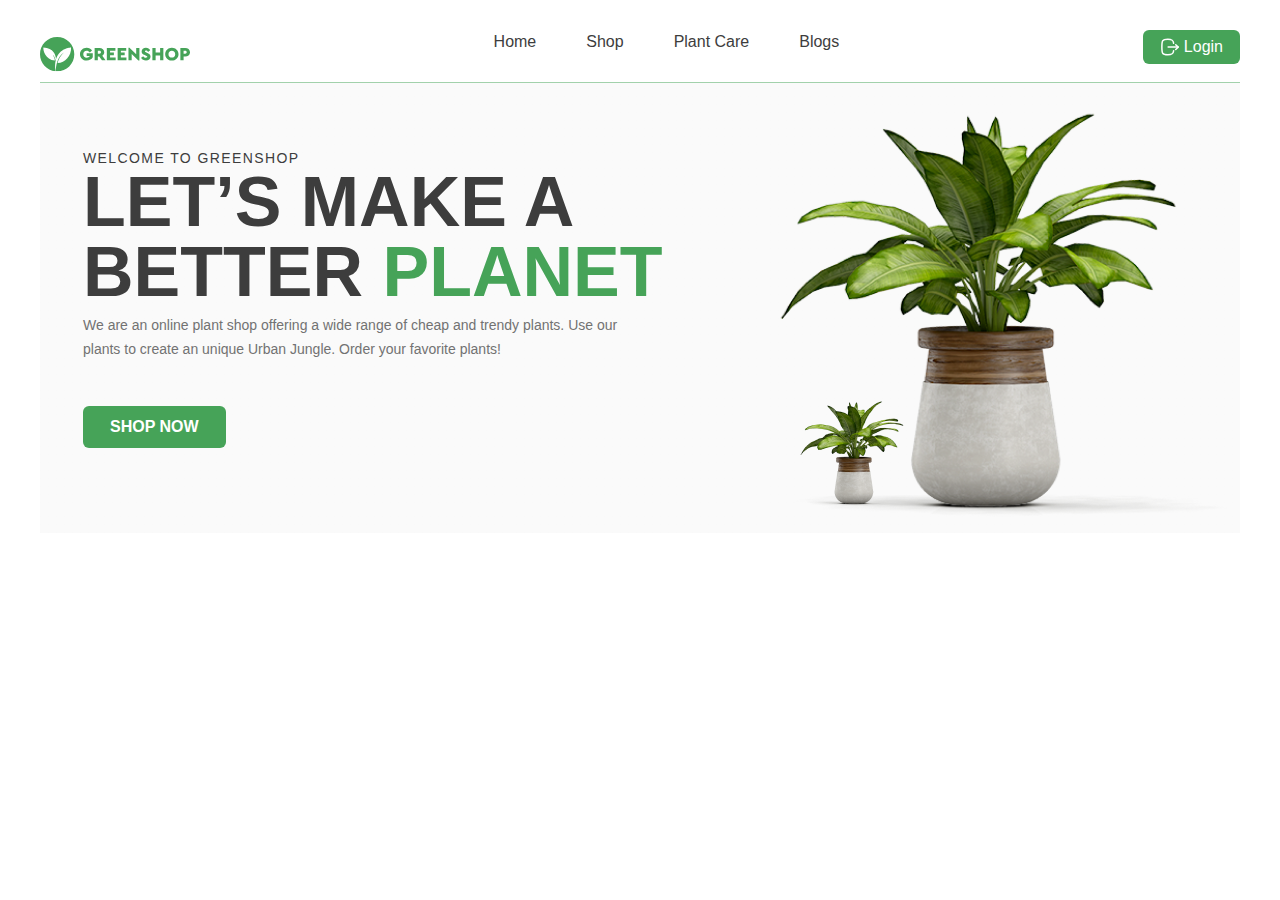
==== index.html @ 6f553dd2 "new" ====
<!doctype html>
<html lang="en">
<head>
    <meta charset="UTF-8">
    <meta name="viewport"
          content="width=device-width, user-scalable=no, initial-scale=1.0, maximum-scale=1.0, minimum-scale=1.0">
    <meta http-equiv="X-UA-Compatible" content="ie=edge">
    <title>Document</title>
    <link rel="stylesheet" href="css/normalize.css">
    <link rel="stylesheet" href="css/reset.css">
    <link rel="stylesheet" href="css/styles.css">
</head>
<body>

<header>
    <div class="container">
        <a href="#">
            <img src="images/Logo.svg" alt="logo">
        </a>
        <nav>
            <ul>
                <li>
                    <a href="#">Home</a>
                </li>
                <li>
                    <a href="#">Shop</a>
                </li>
                <li>
                    <a href="#">Plant Care</a>
                </li>
                <li>
                    <a href="#">Blogs</a>
                </li>
            </ul>
        </nav>
        <a href="#" class="login">Login</a>
    </div>
</header>

<main>
    <div class="container">
        <article>
            <h3>Welcome to GreenShop</h3>
            <h1>Let’s Make a Better <span>Planet<span></h1>
            <p>We are an online plant shop offering a wide range of cheap and trendy plants. Use our plants to create an
                unique Urban Jungle. Order your favorite plants!</p>
            <button class="ShopNow">SHOP NOW</button>
        </article>
        <img src="images/Group%203.png" alt="MainImage">
    </div>
</main>
</body>
</html>
---- css/styles.css ----
*{
    box-sizing: border-box;
    margin: 0;
    padding: 0;
}
a{
    display: inline-block;
}
.title{
    text-align: center;
    margin-bottom: 40px;
    font-family: sans-serif;
}
.form{
    max-width: 500px;
    padding: 52px 100px 50px 100px;
    margin: auto
}
.title2{
    color: #46a358;
}
.paragraph{
    margin-bottom: 14px;
    font-family: sans-serif;
}
.inputs{
    width: 300px;
    height: 40px;
    margin-bottom: 16px;
    padding: 0px 0px 0px 12px;
}
.button{
    background-color: #46a358;
    width: 300px;
    height: 45px;
    margin-bottom: 36px;
    margin-top: 41px;
    color: white;
    font-family: sans-serif;
}
.paragraph2{
    text-align: center;
    font-family: sans-serif;
    margin-bottom: 27px
}

.Link{
    display: block;
    border: 1px solid black;
    text-align: center;
    font-family: sans-serif;
    padding:10px 0;
    margin-bottom: 15px;
    text-decoration: none;
}

header{
    padding-top: 30px;
}

.container{
    max-width: 1200px;
    margin: auto;
}

header .container{
    display: flex;
    align-items: center;
    justify-content: space-between;
    border-bottom: 1px solid rgba(70, 163, 88, 0.5);

}

header nav ul{
    display: flex;
    gap: 50px;
}

header nav a{
    font-family: "Cera Pro", sans-serif;
    font-weight: 400;
    font-size: 16px;
    color: #3d3d3d;
    text-decoration: none;
}
header.logo{
    margin-bottom: 18px;
}

header .login{
    font-family: "Cera Pro", sans-serif;
    font-weight: 500;
    font-size: 16px;
    color: #fff;
    padding: 7px 17px;
    background: #46a358;
    border-radius: 6px;
    text-decoration: none;
    display: flex;
    align-items: center;
    transition: 0.5s;
    margin-bottom: 18px;
}
header .login:hover{
    background-color: green;
}

header .login:before{
    content:"";
    display: inline-block;
    width: 20px;
    height: 20px;
    background-image: url("../images/Logout.svg");
    margin-right: 4px;
}

header nav li:after{
    display: block;
    width: 0;
    content: "";
    background-color: #46a358;
    height: 3px;
    margin-top: 25px;
    transition: 0.4s;
}

header nav li:hover:after{
    width: 100%;
}
main{
    max-width: 1200px;
    margin: auto;
}
main .container{
    display: flex;
    background: linear-gradient(135deg, rgba(245, 245, 245, 0.5) 0%, rgba(245, 245, 245, 0.5) 100%);

}

main article{
    margin-top: 68px;
    margin-left: 43px;
}

main article h3{
    font-family: "Cera Pro", sans-serif;
    font-weight: 500;
    font-size: 14px;
    line-height: 114%;
    letter-spacing: 0.1em;
    text-transform: uppercase;
    color: #3d3d3d;
    margin-right: 93px;

}

main article h1{
    font-family: "Cera Pro", sans-serif;
    font-weight: 900;
    font-size: 70px;
    line-height: 100%;
    text-transform: uppercase;
    color: #3d3d3d;
    margin-bottom: 7px;
}

main article span{
    color: #46a358;
    margin-bottom: 5px;
}

main article p{

    font-family: "Cera Pro", sans-serif;
    font-size: 14px;
    line-height: 171%;
    color: #727272;
    margin-bottom: 44px;
    margin-right: 93px;

}
.ShopNow{
    font-family: "Cera Pro", sans-serif;
    font-weight: 700;
    font-size: 16px;
    line-height: 125%;
    text-transform: uppercase;
    color: #fff;
    border-radius: 6px;
    padding: 11px 27px;
    text-align: center;
    background: #46a358;
    border: none;

}
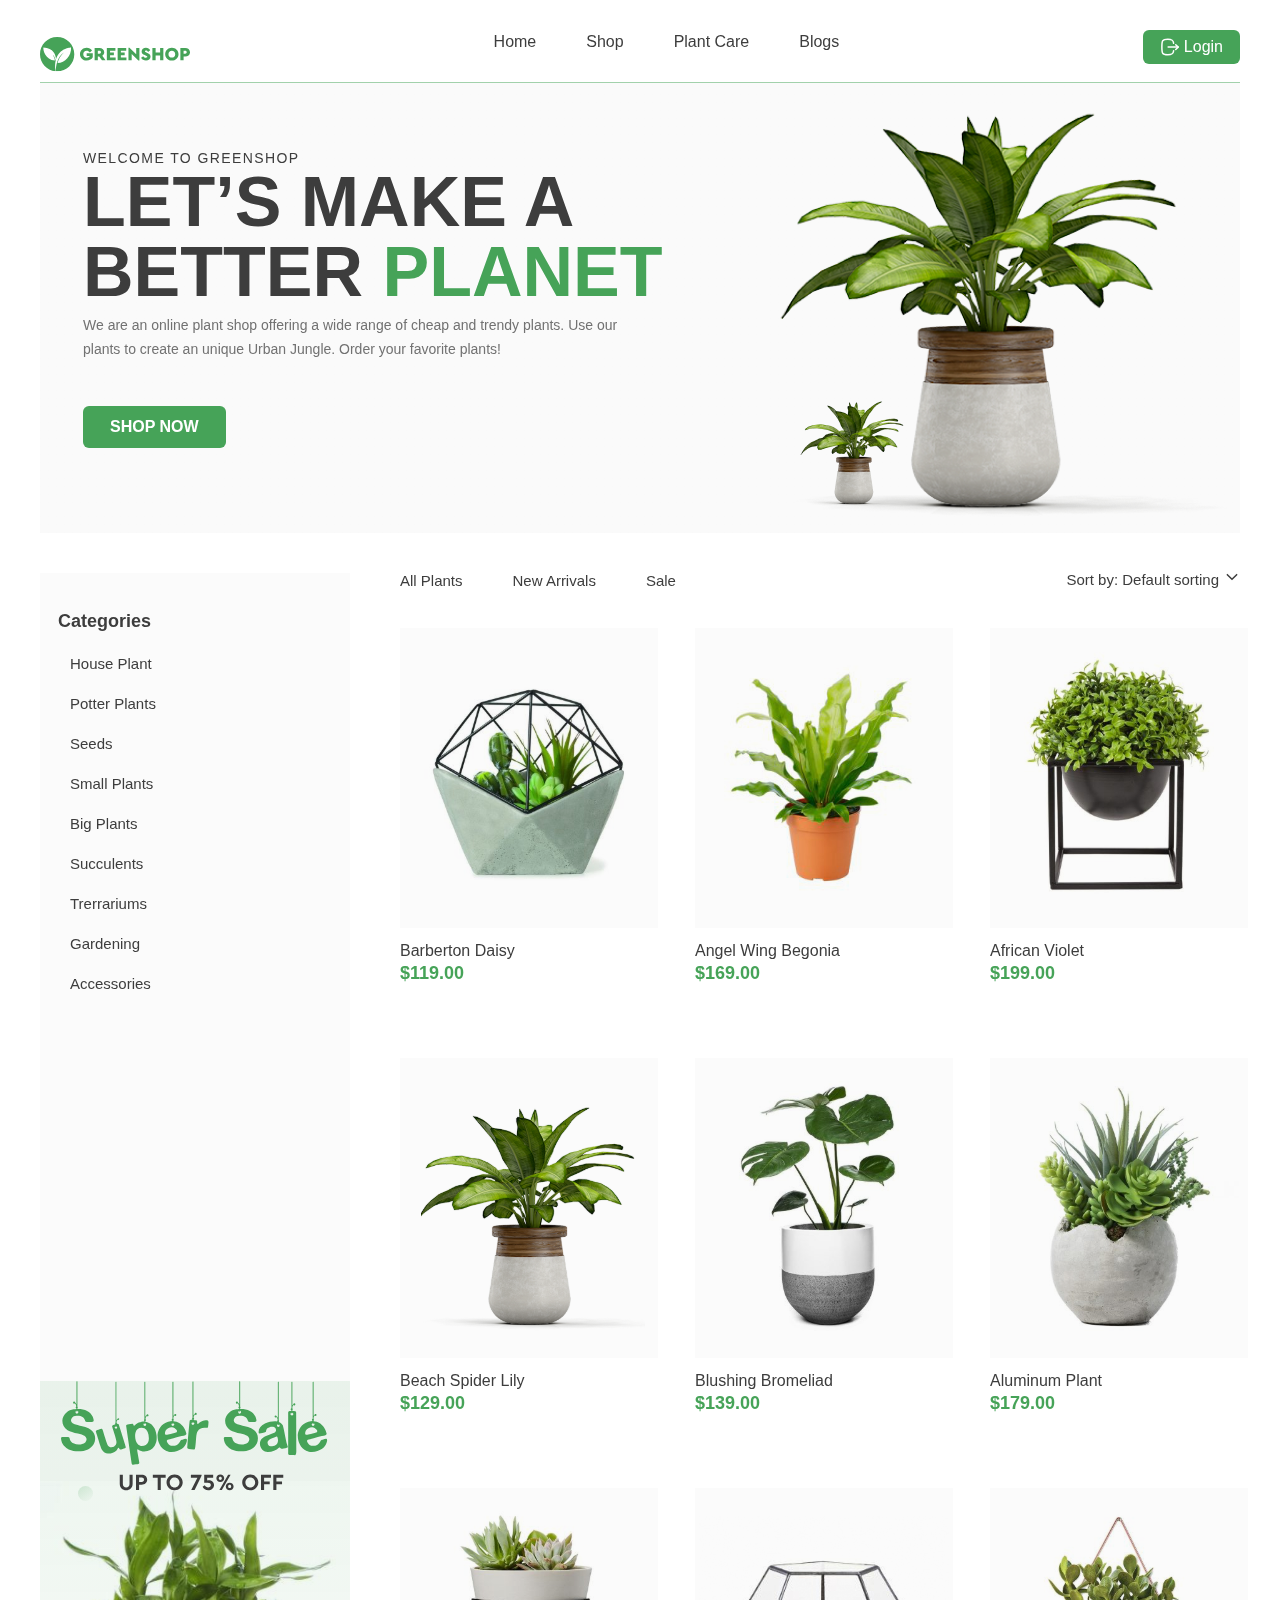
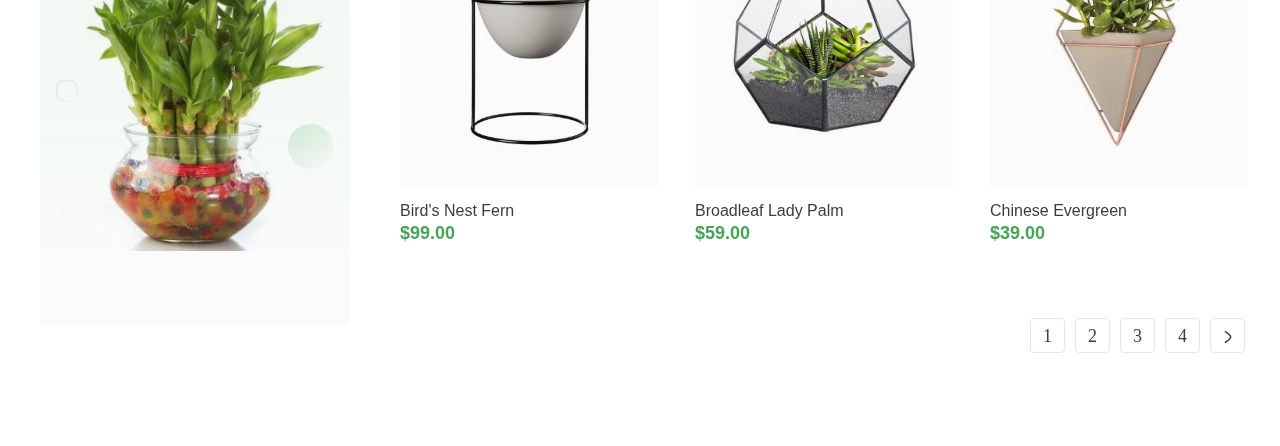
==== commit cfd4a0be: "new" ====
--- a/index.html
+++ b/index.html
@@ -38,16 +38,112 @@
 </header>
 
 <main>
-    <div class="container">
-        <article>
-            <h3>Welcome to GreenShop</h3>
-            <h1>Let’s Make a Better <span>Planet<span></h1>
-            <p>We are an online plant shop offering a wide range of cheap and trendy plants. Use our plants to create an
-                unique Urban Jungle. Order your favorite plants!</p>
-            <button class="ShopNow">SHOP NOW</button>
-        </article>
-        <img src="images/Group%203.png" alt="MainImage">
-    </div>
+    <section class="banner">
+        <div class="container">
+            <article>
+                <h3>Welcome to GreenShop</h3>
+                <h1>Let’s Make a Better <span>Planet</span></h1>
+                <p>We are an online plant shop offering a wide range of cheap and trendy plants. Use our plants to
+                    create an
+                    unique Urban Jungle. Order your favorite plants!</p>
+                <a href="#" class="ShopNow">SHOP NOW</a>
+            </article>
+            <img src="images/Group%203.png" alt="MainImage">
+        </div>
+    </section>
+
+
+    <section class="products">
+        <div class="container">
+            <div class="left_side">
+                <h4>Categories</h4>
+                <ul>
+                    <li><a href="#"> House Plant</a></li>
+                    <li><a href="#">Potter Plants</a></li>
+                    <li><a href="#">Seeds</a></li>
+                    <li><a href="#">Small Plants</a></li>
+                    <li><a href="#">Big Plants</a></li>
+                    <li><a href="#">Succulents</a></li>
+                    <li><a href="#">Trerrariums</a></li>
+                    <li><a href="#">Gardening</a></li>
+                    <li><a href="#">Accessories</a></li>
+                </ul>
+                <img src="images/Super%20Sale.svg" alt="SuperSale">
+            </div>
+            <div class="right_side">
+                <div class="products_sort">
+                    <ul>
+                        <li><a href="#">All Plants</a></li>
+                        <li><a href="#">New Arrivals</a></li>
+                        <li><a href="#">Sale</a></li>
+                    </ul>
+
+                    <a href="#" class="Sort_by"> Sort by: Default sorting</a>
+                </div>
+
+                <div class="main_product_items">
+                    <article>
+                        <a href="#"> <img src="images/item1.svg" alt="cardproduct1" ></a>
+                        <a href="#" class="Link-item"> Barberton Daisy</a>
+                        <p>$119.00</p>
+                    </article>
+
+                    <article>
+                        <a href="#"> <img src="images/item2.svg" alt="cardproduct2"> </a>
+                        <a href="#" class="Link-item"> Angel Wing Begonia</a>
+                        <p>$169.00</p>
+                    </article>
+                    <article>
+                        <a href="#"> <img src="images/item3.svg" alt="cardproduct3"> </a>
+                        <a href="#" class="Link-item"> African Violet</a>
+                        <p>$199.00</p>
+                    </article>
+                    <article>
+                        <a href="#"> <img src="images/item.svg" alt="cardproduct4"> </a>
+                        <a href="#" class="Link-item"> Beach Spider Lily</a>
+                        <p>$129.00</p>
+                    </article>
+                    <article>
+                        <a href="#"> <img src="images/item5.svg" alt="cardproduct5"> </a>
+                        <a href="#" class="Link-item"> Blushing Bromeliad</a>
+                        <p>$139.00</p>
+                    </article>
+                    <article>
+                        <a href="#"> <img src="images/item6.svg" alt="cardproduct6"> </a>
+                        <a href="#" class="Link-item"> Aluminum Plant</a>
+                        <p>$179.00</p>
+                    </article>
+                    <article>
+                        <a href="#"> <img src="images/item7.svg" alt="cardproduct7"> </a>
+                        <a href="#" class="Link-item"> Bird's Nest Fern</a>
+                        <p>$99.00</p>
+                    </article>
+                    <article>
+                        <a href="#"> <img src="images/item8.svg" alt="cardproduct8"> </a>
+                        <a href="#" class="Link-item"> Broadleaf Lady Palm</a>
+                        <p>$59.00</p>
+                    </article>
+                    <article>
+                        <a href="#"> <img src="images/item9.svg" alt="cardproduct9"> </a>
+                        <a href="#" class="Link-item"> Chinese Evergreen</a>
+                        <p>$39.00</p>
+                    </article>
+
+                    <div class="numbers_list">
+                        <ul>
+                            <li><a href="#">1</a></li>
+                            <li><a href="#">2</a></li>
+                            <li><a href="#">3</a></li>
+                            <li><a href="#">4</a></li>
+                            <li><a href="#"><img src="images/Arrow%20-%20Right%202.png" alt="ArrowRight"></a></li>
+                        </ul>
+                    </div>
+
+
+                </div>
+            </div>
+        </div>
+    </section>
 </main>
 </body>
 </html>--- a/css/styles.css
+++ b/css/styles.css
@@ -131,13 +131,13 @@
     max-width: 1200px;
     margin: auto;
 }
-main .container{
+main .banner .container{
     display: flex;
     background: linear-gradient(135deg, rgba(245, 245, 245, 0.5) 0%, rgba(245, 245, 245, 0.5) 100%);
 
 }
 
-main article{
+main .banner article{
     margin-top: 68px;
     margin-left: 43px;
 }
@@ -190,6 +190,172 @@
     padding: 11px 27px;
     text-align: center;
     background: #46a358;
-    border: none;
-
-}
+    text-decoration: none;
+}
+.MainImage{
+    background: linear-gradient(135deg, rgba(245, 245, 245, 0.5) 0%, rgba(245, 245, 245, 0.5) 100%);
+}
+
+.products .container{
+    display: flex;
+    justify-content: space-between;
+
+}
+
+.left_side{
+    max-width: 310px;
+    margin-bottom: 120px;
+    margin-top: 40px;
+    background: #fbfbfb;
+}
+.left_side h4{
+    font-family: "Cera Pro", sans-serif;
+    font-weight: 700;
+    font-size: 18px;
+    line-height: 89%;
+    color: #3d3d3d;
+    margin-top: 40px;
+    margin-left: 18px;
+
+}
+
+.products .left_side ul {
+    margin-left: 30px;
+    margin-bottom: 377px;
+    margin-top: 15px;
+}
+
+.products .left_side li a{
+    font-family: "Cera Pro", sans-serif;
+    font-size: 15px;
+    line-height: 267%;
+    font-weight: 400;
+    color: #3d3d3d;
+    text-decoration: none;
+    transition: 0.2s;
+}
+.products .left_side li a:hover{
+    color: #46a358;
+    font-weight: 700;
+}
+
+.right_side{
+    max-width: 840px;
+}
+
+.products .products_sort{
+    display: flex;
+    justify-content: space-between;
+
+}
+
+.products .products_sort ul{
+    display: flex;
+    gap: 50px;
+}
+.products .products_sort li a {
+    margin-top: 40px;
+    font-family: "Cera Pro", sans-serif;
+    font-weight: 400;
+    font-size: 15px;
+    line-height: 107%;
+    color: #3d3d3d;
+    text-decoration: none;
+    transition: 0.2s;
+}
+.products .products_sort li a:hover {
+    font-weight: 700;
+    color: #46a358;
+
+}
+.products .products_sort li a:after{
+    display: block;
+    width: 0;
+    content: "";
+    background-color: #46a358;
+    height: 3px;
+    margin-top: 5px;
+    transition: 0.4s;
+}
+.products .products_sort li a:hover:after{
+    width: 100%;
+}
+
+.products_sort .Sort_by{
+    font-family: "Cera Pro", sans-serif;
+    font-weight: 400;
+    margin-top: 36px;
+    font-size: 15px;
+    line-height: 107%;
+    color: #3d3d3d;
+    text-decoration: none;
+}
+.products_sort .Sort_by:after {
+    content:"";
+    display: inline-block;
+    width: 16px;
+    height: 16px;
+    background-image: url("../images/Arrow - Down 2.svg");
+    margin-left: 5px;
+}
+
+.products .main_product_items{
+    display: flex;
+    justify-content: space-between;
+    flex-wrap: wrap;
+    gap: 33px;
+    margin-top: 31px;
+    margin-bottom: 90px;
+}
+
+.main_product_items article {
+    max-width: 250px;
+}
+
+.main_product_items article .Link-item{
+    margin-top: 12px;
+    text-decoration: none;
+    font-family: "Cera Pro", sans-serif;
+    font-weight: 400;
+    font-size: 16px;
+    line-height: 100%;
+    color: #3d3d3d;
+    mix-blend-mode: multiply;
+}
+
+.main_product_items article p{
+    font-family: "Cera Pro", sans-serif;
+    font-weight: 700;
+    font-size: 18px;
+    line-height: 89%;
+    color: #46a358;
+    margin-top: 6px;
+}
+
+.numbers_list ul{
+   display: flex;
+    justify-content: space-between;
+    gap: 10px;
+    margin-left: 630px;
+}
+
+.numbers_list ul li a{
+    text-decoration: none;
+    font-weight: 300;
+    font-size: 18px;
+    line-height: 89%;
+    color: #3d3d3d;
+    border: 1px solid #e5e5e5;
+    text-align: center;
+    transition: 0.2s;
+    padding: 9px 8px;
+    border-radius: 4px;
+    width: 35px;
+    height: 35px;
+    overflow: hidden;
+}
+.numbers_list ul li a:focus{
+    content: "";
+    color: white;
+    background-color: #46a358;
+}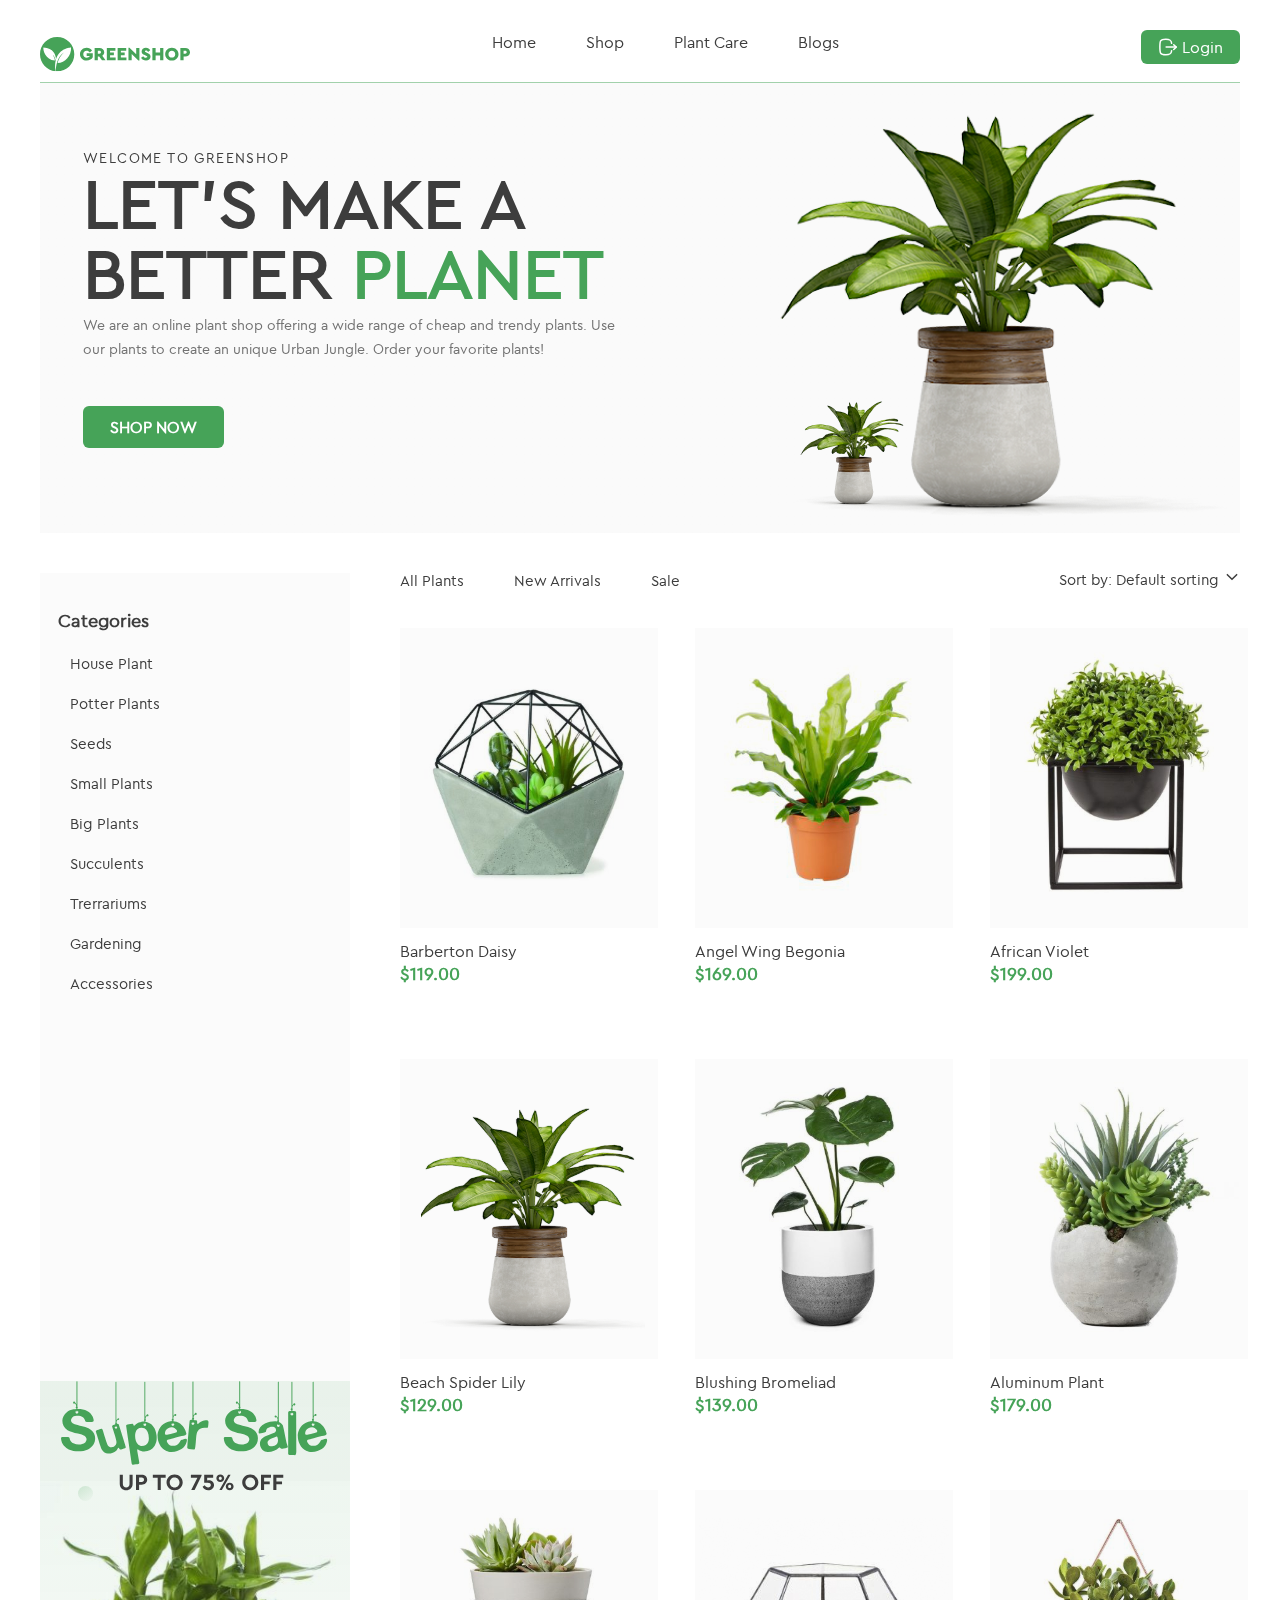
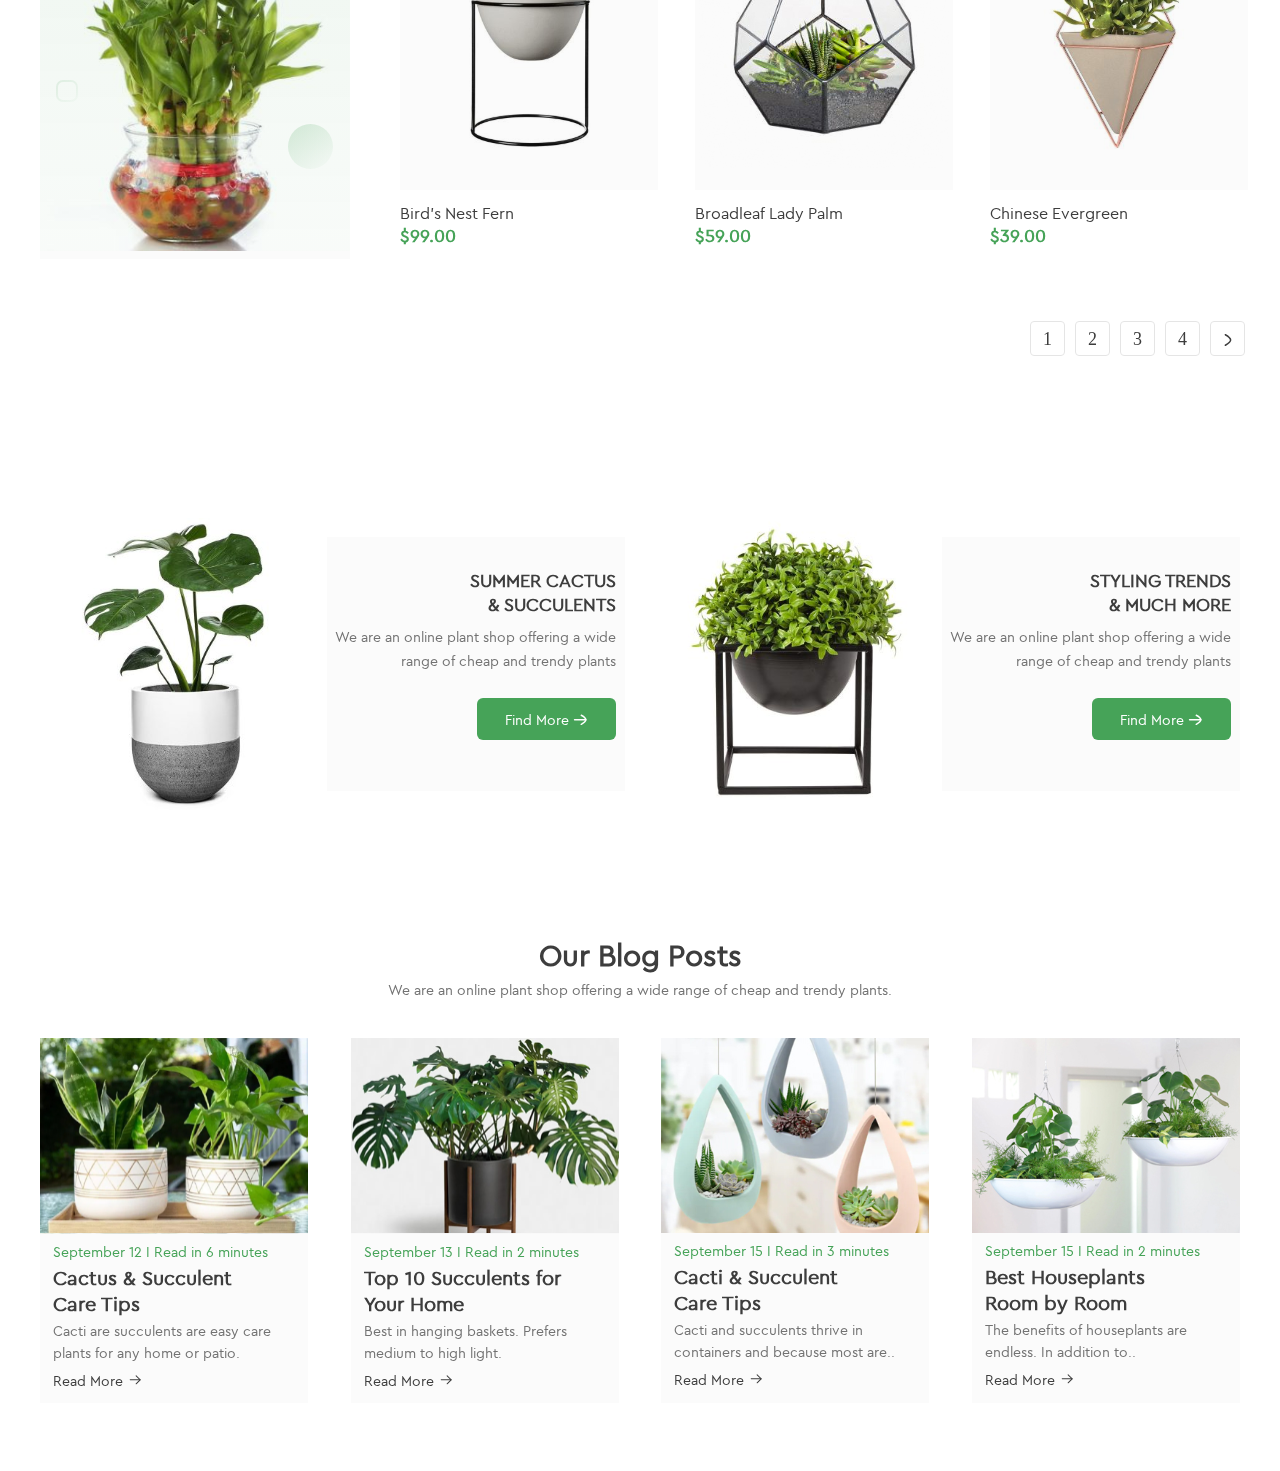
==== commit b225e030: "n" ====
--- a/index.html
+++ b/index.html
@@ -51,8 +51,6 @@
             <img src="images/Group%203.png" alt="MainImage">
         </div>
     </section>
-
-
     <section class="products">
         <div class="container">
             <div class="left_side">
@@ -77,13 +75,12 @@
                         <li><a href="#">New Arrivals</a></li>
                         <li><a href="#">Sale</a></li>
                     </ul>
-
                     <a href="#" class="Sort_by"> Sort by: Default sorting</a>
                 </div>
 
                 <div class="main_product_items">
                     <article>
-                        <a href="#"> <img src="images/item1.svg" alt="cardproduct1" ></a>
+                        <a href="#"> <img src="images/item1.svg" alt="cardproduct1"></a>
                         <a href="#" class="Link-item"> Barberton Daisy</a>
                         <p>$119.00</p>
                     </article>
@@ -135,12 +132,74 @@
                             <li><a href="#">2</a></li>
                             <li><a href="#">3</a></li>
                             <li><a href="#">4</a></li>
-                            <li><a href="#"><img src="images/Arrow%20-%20Right%202.png" alt="ArrowRight"></a></li>
+                            <li><a href="#"><svg width="18" height="18" viewBox="0 0 18 18" fill="none" xmlns="http://www.w3.org/2000/svg">
+                                <path d="M6.375 3.75C6.375 3.75 11.625 6.858 11.625 9C11.625 11.1413 6.375 14.25 6.375 14.25" stroke="#3D3D3D" stroke-width="1.5" stroke-linecap="round" stroke-linejoin="round"/>
+                                </svg></a></li>
                         </ul>
                     </div>
-
-
                 </div>
+            </div>
+        </div>
+    </section>
+
+    <section class="find_more">
+        <div class="container">
+            <div class="left">
+                <img src="images/image%2014.svg" alt="LeftPlant">
+                <div class="content">
+                    <p class="content_title"> Summer cactus <br> & succulents </p>
+                    <p class="content_text">We are an online plant shop offering a wide range of cheap and trendy
+                        plants </p>
+                    <a class="link_find" href="#">Find More</a>
+                </div>
+            </div>
+
+            <div class="right">
+                <img src="images/image%2015.svg" alt="RightPlant">
+                <div class="content">
+                    <p class="content_title"> Styling Trends <br> & much more</p>
+                    <p class="content_text">We are an online plant shop offering a wide range of cheap and trendy
+                        plants </p>
+                    <a class="link_find" href="#">Find More</a></div>
+            </div>
+
+        </div>
+    </section>
+
+
+    <section class="blog_posts">
+        <div class="container">
+            <h4>Our Blog Posts</h4>
+            <p class="main_p">We are an online plant shop offering a wide range of cheap and trendy plants. </p>
+            <div class="four_pictures">
+                <article>
+                    <img src="images/01.svg" alt="01p">
+                    <p class="p1">September 12 I Read in 6 minutes</p>
+                    <p class="mini_title">Cactus & Succulent <br>Care Tips</p>
+                    <p class="p2">Cacti are succulents are easy care plants for any home or patio. </p>
+                    <a href="#"> Read More </a>
+                </article>
+                <article>
+                    <img src="images/02.svg" alt="02p">
+                    <p class="p1">September 13 I Read in 2 minutes</p>
+                    <p class="mini_title">Top 10 Succulents for <br>Your Home</p>
+                    <p class="p2">Best in hanging baskets. Prefers medium to high light.</p>
+                    <a href="#"> Read More </a>
+                </article>
+                <article>
+                    <img src="images/03.svg" alt="03p">
+                    <p class="p1">September 15 I Read in 3 minutes</p>
+                    <p class="mini_title">Cacti & Succulent <br>Care Tips</p>
+                    <p class="p2">Cacti and succulents thrive in containers and because most are..</p>
+                    <a href="#"> Read More </a>
+                </article>
+                <article>
+                    <img src="images/04.svg" alt="04p">
+                    <p class="p1">September 15 I Read in 2 minutes</p>
+                    <p class="mini_title">Best Houseplants <br>Room by Room</p>
+                    <p class="p2">The benefits of houseplants are endless. In addition to..</p>
+                    <a href="#"> Read More </a>
+                </article>
             </div>
         </div>
     </section>
--- a/css/styles.css
+++ b/css/styles.css
@@ -1,3 +1,16 @@
+@font-face {
+    font-family: 'cera_proregular';
+    src: url('../fonts/cerapro-regular-webfont.eot');
+    src: url('../fonts/cerapro-regular-webfont.eot?#iefix') format('embedded-opentype'),
+         url('../fonts/cerapro-regular-webfont.woff2') format('woff2'),
+         url('../fonts/cerapro-regular-webfont.woff') format('woff'),
+         url('../fonts/cerapro-regular-webfont.ttf') format('truetype'),
+         url('../fonts/cerapro-regular-webfont.svg#cera_proregular') format('svg');
+    font-weight: normal;
+    font-style: normal;
+
+}
+
 *{
     box-sizing: border-box;
     margin: 0;
@@ -77,7 +90,7 @@
 }
 
 header nav a{
-    font-family: "Cera Pro", sans-serif;
+    font-family: 'cera_proregular';
     font-weight: 400;
     font-size: 16px;
     color: #3d3d3d;
@@ -88,7 +101,7 @@
 }
 
 header .login{
-    font-family: "Cera Pro", sans-serif;
+    font-family: 'cera_proregular';
     font-weight: 500;
     font-size: 16px;
     color: #fff;
@@ -122,6 +135,7 @@
     height: 3px;
     margin-top: 25px;
     transition: 0.4s;
+
 }
 
 header nav li:hover:after{
@@ -143,7 +157,7 @@
 }
 
 main article h3{
-    font-family: "Cera Pro", sans-serif;
+    font-family: 'cera_proregular';
     font-weight: 500;
     font-size: 14px;
     line-height: 114%;
@@ -155,7 +169,7 @@
 }
 
 main article h1{
-    font-family: "Cera Pro", sans-serif;
+    font-family: 'cera_proregular';
     font-weight: 900;
     font-size: 70px;
     line-height: 100%;
@@ -171,7 +185,7 @@
 
 main article p{
 
-    font-family: "Cera Pro", sans-serif;
+    font-family: 'cera_proregular';
     font-size: 14px;
     line-height: 171%;
     color: #727272;
@@ -180,7 +194,7 @@
 
 }
 .ShopNow{
-    font-family: "Cera Pro", sans-serif;
+    font-family: 'cera_proregular';
     font-weight: 700;
     font-size: 16px;
     line-height: 125%;
@@ -199,17 +213,16 @@
 .products .container{
     display: flex;
     justify-content: space-between;
-
 }
 
 .left_side{
     max-width: 310px;
-    margin-bottom: 120px;
+    margin-bottom: 190px;
     margin-top: 40px;
     background: #fbfbfb;
 }
 .left_side h4{
-    font-family: "Cera Pro", sans-serif;
+    font-family: 'cera_proregular';
     font-weight: 700;
     font-size: 18px;
     line-height: 89%;
@@ -226,7 +239,7 @@
 }
 
 .products .left_side li a{
-    font-family: "Cera Pro", sans-serif;
+    font-family: 'cera_proregular';
     font-size: 15px;
     line-height: 267%;
     font-weight: 400;
@@ -255,7 +268,7 @@
 }
 .products .products_sort li a {
     margin-top: 40px;
-    font-family: "Cera Pro", sans-serif;
+    font-family: 'cera_proregular';
     font-weight: 400;
     font-size: 15px;
     line-height: 107%;
@@ -282,7 +295,7 @@
 }
 
 .products_sort .Sort_by{
-    font-family: "Cera Pro", sans-serif;
+    font-family: 'cera_proregular';
     font-weight: 400;
     margin-top: 36px;
     font-size: 15px;
@@ -315,7 +328,7 @@
 .main_product_items article .Link-item{
     margin-top: 12px;
     text-decoration: none;
-    font-family: "Cera Pro", sans-serif;
+    font-family: 'cera_proregular';
     font-weight: 400;
     font-size: 16px;
     line-height: 100%;
@@ -324,14 +337,13 @@
 }
 
 .main_product_items article p{
-    font-family: "Cera Pro", sans-serif;
+    font-family: 'cera_proregular';
     font-weight: 700;
     font-size: 18px;
     line-height: 89%;
     color: #46a358;
     margin-top: 6px;
 }
-
 .numbers_list ul{
    display: flex;
     justify-content: space-between;
@@ -358,4 +370,165 @@
     content: "";
     color: white;
     background-color: #46a358;
+}
+
+.numbers_list ul li a:focus svg path{
+ stroke:white ;
+}
+
+.find_more{
+    padding-top: 69px;
+    padding-bottom: 138px;
+}
+
+.find_more .container{
+    display: flex;
+    justify-content: space-between ;
+    gap: 28px;
+}
+
+.find_more .left{
+    display: flex;
+    align-items: center;
+
+}
+
+.find_more .right{
+    display: flex;
+    align-items: center;
+
+}
+
+.find_more .content{
+    background: #fbfbfb;
+    padding:32px 9px 51px 0 ;
+    display: flex;
+    flex-direction: column;
+
+}
+
+.content .content_title{
+    font-family: 'cera_proregular';
+    font-weight: 900;
+    font-size: 18px;
+    line-height: 133%;
+    text-transform: uppercase;
+    text-align: right;
+    color: #3d3d3d;
+    margin-bottom: 9px;
+}
+.content .content_text {
+    font-family: 'cera_proregular';
+    font-weight: 400;
+    font-size: 14px;
+    line-height: 171%;
+    text-align: right;
+    color: #727272;
+    padding-bottom: 25px ;
+}
+
+.find_more .content .link_find{
+    font-family: 'cera_proregular';
+    font-weight: 500;
+    font-size: 14px;
+    line-height: 143%;
+    color: #fff;
+    background: #46a358;
+    border-radius: 6px;
+    text-decoration: none;
+    display: inline-block;
+    padding: 12px 27px 10px 28px;
+    text-align: center;
+    align-self: flex-end;
+}
+.content a:after{
+    content: "";
+    display: inline-block;
+    width: 18px;
+    height: 14px;
+    background-image: url(../images/Arrow_Right.svg);
+    margin-left: 2px;
+}
+.blog_posts{
+    padding-bottom: 68px;
+}
+.four_pictures{
+    display: flex;
+    justify-content: space-between;
+}
+
+.blog_posts h4{
+    font-family: 'cera_proregular';
+    font-weight: 700;
+    font-size: 30px;
+    line-height: 53%;
+    text-align: center;
+    color: #3d3d3d;
+    margin-bottom: 15px;
+}
+.blog_posts .main_p{
+    font-family: 'cera_proregular';
+    font-weight: 400;
+    font-size: 14px;
+    line-height: 171%;
+    text-align: center;
+    color: #727272;
+    margin-bottom: 35px;
+}
+.four_pictures article{
+    max-width: 268px;
+    background: #fbfbfb;
+}
+
+.four_pictures article .p1{
+    font-family: 'cera_proregular';
+    margin: 8px 20px 4px 13px;
+    font-weight: 500;
+    font-size: 14px;
+    line-height: 114%;
+    color: #46a358;
+}
+.four_pictures article .mini_title{
+    font-family: 'cera_proregular';
+    margin: 0 40px 4px 13px;
+    font-weight: 700;
+    font-size: 20px;
+    line-height: 130%;
+    color: #3d3d3d;
+}
+.four_pictures article .p2{
+    font-family: 'cera_proregular';
+    margin: 0 13px 4px 13px;
+    font-weight: 400;
+    font-size: 14px;
+    line-height: 157%;
+    color: #727272;
+}
+.four_pictures article a{
+    font-family: 'cera_proregular';
+    margin: 0 3px 13px 13px;
+    font-weight: 500;
+    font-size: 14px;
+    line-height: 114%;
+    color: #3d3d3d;
+    text-decoration: none;
+    display: inline-block;
+    transition: 0.2s;
+}
+.four_pictures article a:after {
+    content: "";
+    display: inline-block;
+    width: 16px;
+    height: 14px;
+    background-image: url(../images/Arrow-Right.svg);
+    margin-top: 3px;
+    transition: 0.2s;
+}
+
+.four_pictures article a:hover{
+    color: #46a358;
+}
+
+.four_pictures article:hover a:after{
+    background-image: url(../images/arrow_white.svg);
 }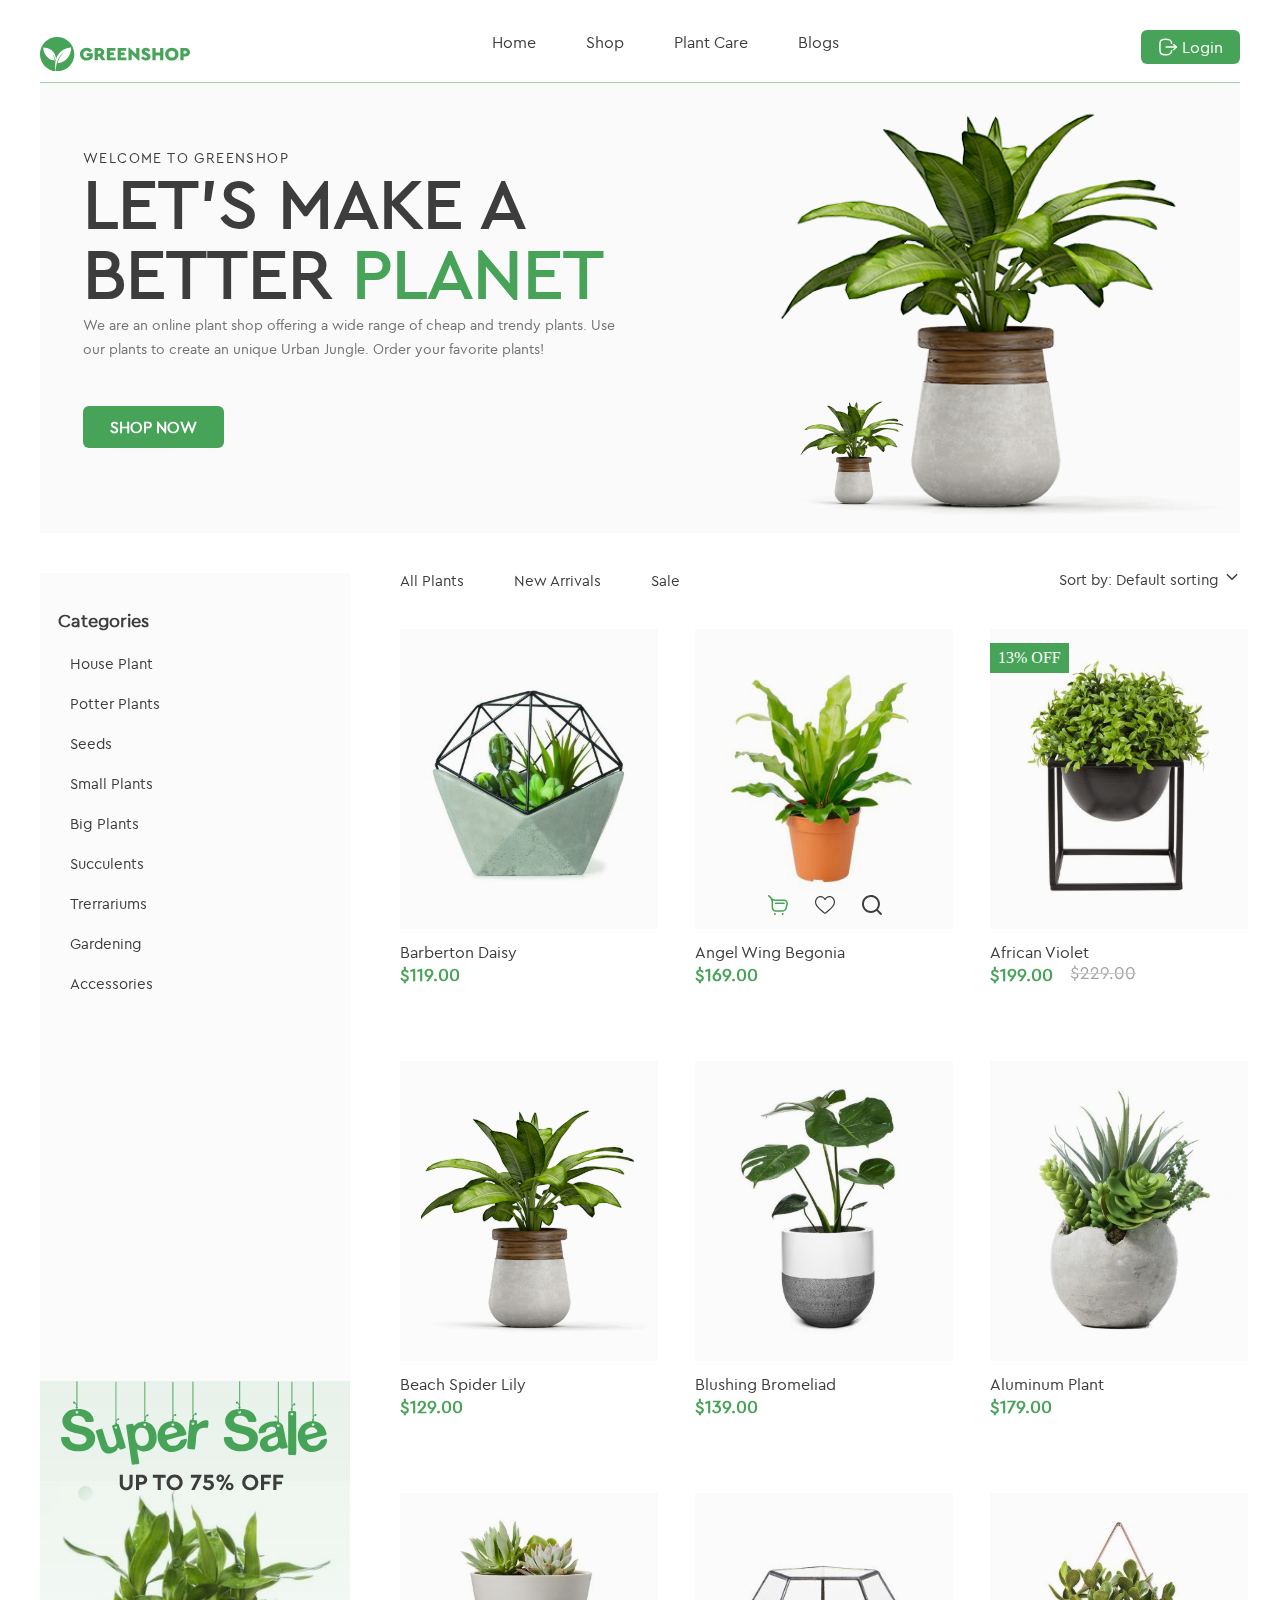
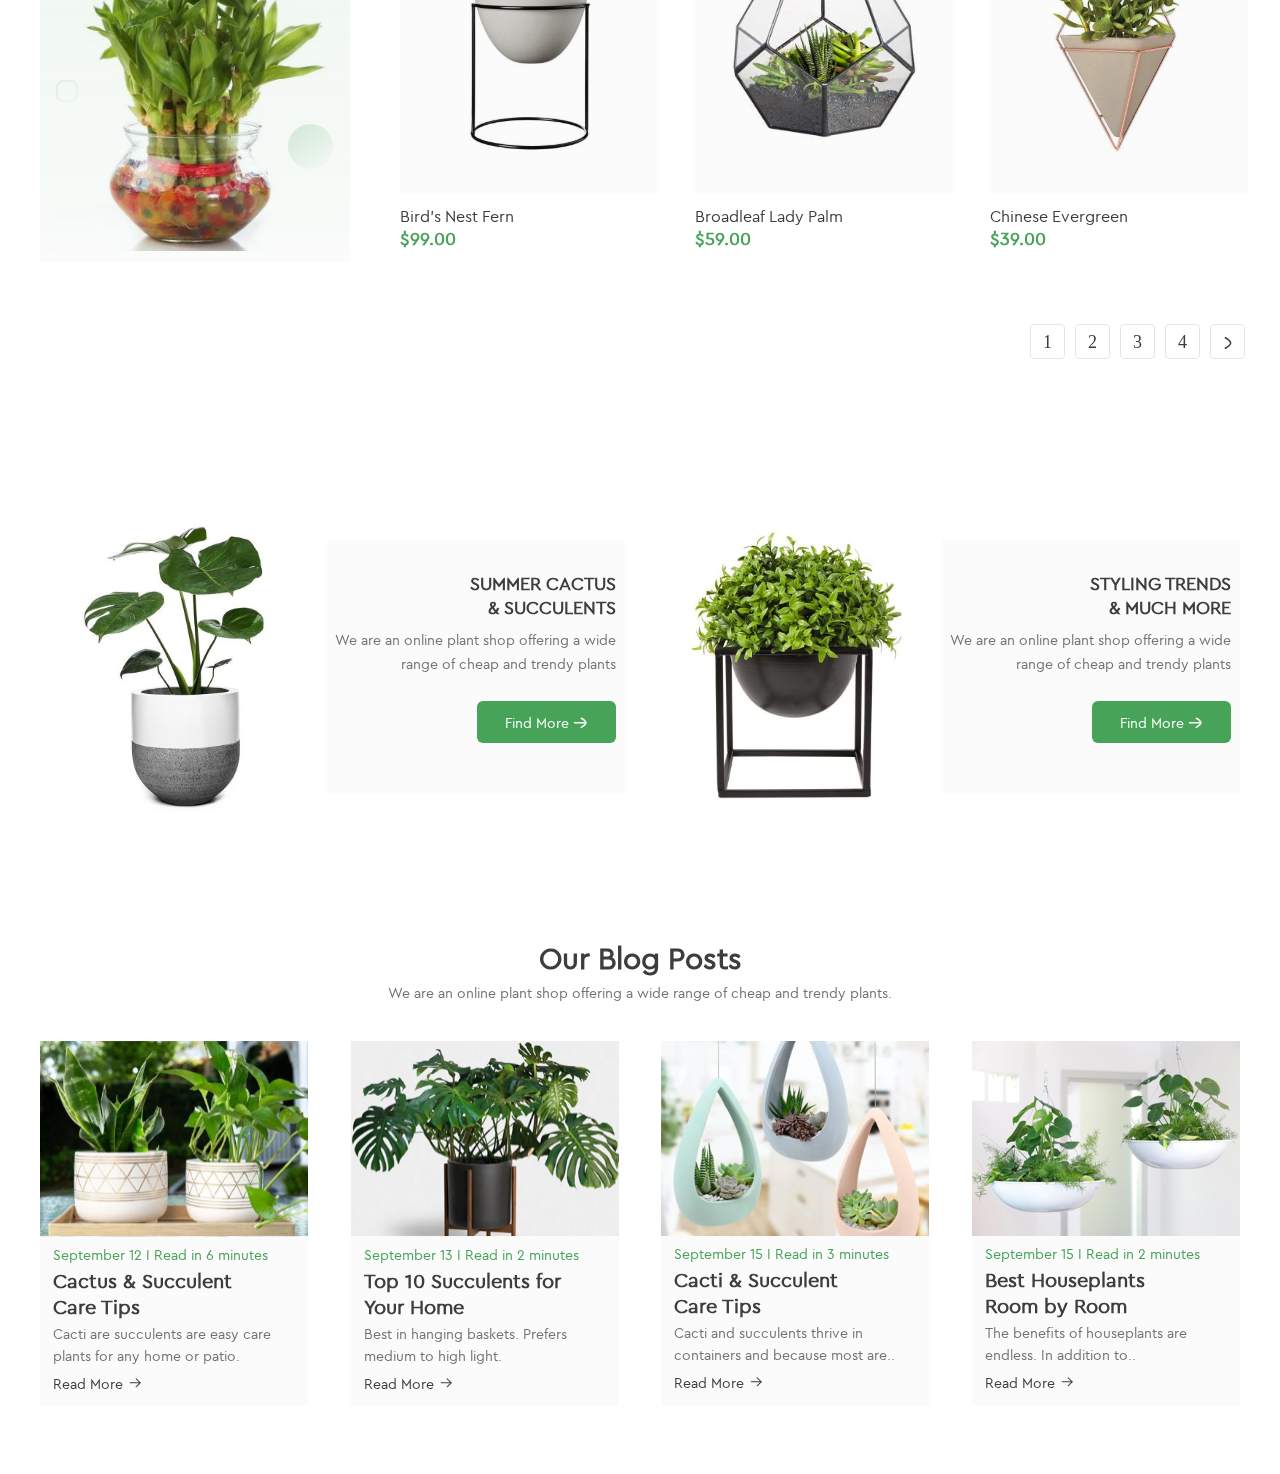
==== commit 000bd1c1: "new" ====
--- a/index.html
+++ b/index.html
@@ -89,11 +89,47 @@
                         <a href="#"> <img src="images/item2.svg" alt="cardproduct2"> </a>
                         <a href="#" class="Link-item"> Angel Wing Begonia</a>
                         <p>$169.00</p>
+                        <ul class="icons">
+                        <li>
+                            <svg width="20" height="20" viewBox="0 0 20 20" fill="none" xmlns="http://www.w3.org/2000/svg">
+                                <g clip-path="url(#clip0_2_1949)">
+                                <path d="M14.294 16.8745H8.24077C5.65655 16.8745 3.55412 14.7721 3.55412 12.1879V7.38405C3.55412 4.98175 2.35676 2.75813 0.351225 1.4358C-0.00894369 1.19834 -0.108379 0.713895 0.129078 0.353726C0.366535 -0.00648163 0.850939 -0.105956 1.21119 0.131579C2.35606 0.886442 3.28487 1.88204 3.94905 3.02832C4.09258 3.18911 5.24995 4.41584 7.14726 4.41584H16.142C18.596 4.36995 20.5168 6.83267 19.8752 9.20138L18.8397 13.3284C18.3159 15.4163 16.4466 16.8745 14.294 16.8745ZM4.91926 5.53677C5.04912 6.1367 5.11634 6.7553 5.11634 7.38405V12.1879C5.11634 13.9107 6.51796 15.3123 8.24077 15.3123H14.294C15.7291 15.3123 16.9752 14.3401 17.3245 12.9482L18.3599 8.82121C18.7412 7.41373 17.5997 5.95084 16.142 5.97806H7.14722C6.28913 5.97806 5.54224 5.79305 4.91926 5.53677ZM7.85021 19.0226C7.85021 18.4833 7.41307 18.0462 6.87383 18.0462C5.57828 18.0978 5.57942 19.9479 6.87383 19.999C7.41307 19.999 7.85021 19.5618 7.85021 19.0226ZM15.6222 19.0226C15.6222 18.4833 15.1851 18.0462 14.6459 18.0462C13.3503 18.0978 13.3514 19.9479 14.6459 19.999C15.1851 19.999 15.6222 19.5618 15.6222 19.0226ZM16.9231 8.32138C16.9231 7.88998 16.5734 7.54027 16.142 7.54027H7.45966C6.42329 7.58152 6.42407 9.0616 7.45966 9.10249H16.142C16.5734 9.10249 16.9231 8.75279 16.9231 8.32138Z" fill="#46A358"/>
+                                </g>
+                                <defs>
+                                <clipPath id="clip0_2_1949">
+                                <rect width="20" height="20" fill="white"/>
+                                </clipPath>
+                                </defs>
+                                </svg>
+                        </li>
+
+                        <li>
+                            <svg width="20" height="20" viewBox="0 0 20 20" fill="none" xmlns="http://www.w3.org/2000/svg">
+                            <path d="M10 18.8873C9.71527 18.8873 9.44077 18.7842 9.22684 18.5968C8.41888 17.8903 7.63992 17.2264 6.95267 16.6408L6.94916 16.6377C4.93423 14.9207 3.19427 13.4378 1.98364 11.9771C0.630341 10.3441 0 8.79578 0 7.10434C0 5.46097 0.563507 3.94485 1.58661 2.83508C2.62192 1.71219 4.04251 1.09375 5.58716 1.09375C6.74164 1.09375 7.79892 1.45874 8.72955 2.1785C9.19922 2.54181 9.62494 2.98645 10 3.5051C10.3752 2.98645 10.8008 2.54181 11.2706 2.1785C12.2012 1.45874 13.2585 1.09375 14.413 1.09375C15.9575 1.09375 17.3782 1.71219 18.4135 2.83508C19.4366 3.94485 20 5.46097 20 7.10434C20 8.79578 19.3698 10.3441 18.0165 11.9769C16.8059 13.4378 15.0661 14.9205 13.0515 16.6374C12.363 17.224 11.5828 17.8889 10.773 18.5971C10.5592 18.7842 10.2846 18.8873 10 18.8873ZM5.58716 2.26532C4.37363 2.26532 3.25882 2.74963 2.44781 3.62915C1.62476 4.52194 1.17142 5.75607 1.17142 7.10434C1.17142 8.52692 1.70013 9.79919 2.88559 11.2296C4.03137 12.6122 5.73563 14.0645 7.70889 15.7462L7.71255 15.7492C8.4024 16.3371 9.18442 17.0036 9.99832 17.7153C10.8171 17.0023 11.6003 16.3347 12.2916 15.7458C14.2647 14.0642 15.9688 12.6122 17.1146 11.2296C18.2999 9.79919 18.8286 8.52692 18.8286 7.10434C18.8286 5.75607 18.3752 4.52194 17.5522 3.62915C16.7413 2.74963 15.6264 2.26532 14.413 2.26532C13.524 2.26532 12.7078 2.54791 11.9872 3.10516C11.3449 3.60199 10.8975 4.23004 10.6352 4.66949C10.5003 4.89548 10.2629 5.03036 10 5.03036C9.73709 5.03036 9.49966 4.89548 9.36478 4.66949C9.10263 4.23004 8.65524 3.60199 8.01285 3.10516C7.29218 2.54791 6.47598 2.26532 5.58716 2.26532Z" fill="#3D3D3D"/>
+                            </svg>
+                        </li>
+
+                        <li>
+                            <svg width="20" height="20" viewBox="0 0 20 20" fill="none" xmlns="http://www.w3.org/2000/svg">
+                                <g clip-path="url(#clip0_2_1953)">
+                                <path d="M14.5656 16.0023C10.5704 19.1859 4.98549 18.3049 2.02729 14.6536C-0.827886 11.1285 -0.64932 6.04314 2.44811 2.82458C5.64856 -0.50074 10.6802 -0.944658 14.3277 1.78316C15.6345 2.76027 16.6104 4.00337 17.246 5.50807C17.8853 7.02151 18.0795 8.59614 17.8578 10.2201C17.6368 11.8365 16.9918 13.2769 15.9423 14.6212C16.0272 14.6767 16.1178 14.7167 16.1827 14.7816C17.3365 15.9305 18.4859 17.0836 19.6397 18.2325C19.9132 18.5047 20.0493 18.8218 19.9682 19.204C19.8071 19.9644 18.9018 20.2579 18.3211 19.7359C18.0489 19.4918 17.7985 19.2227 17.54 18.9642C16.5923 18.0171 15.6451 17.0693 14.6973 16.1221C14.658 16.0847 14.6168 16.0497 14.5656 16.0023ZM15.9529 8.98636C15.9629 5.12659 12.8468 2.00605 8.97825 2.00043C5.12035 1.99481 2.00669 5.09037 1.98983 8.94765C1.97297 12.8168 5.08289 15.9461 8.96326 15.9642C12.8055 15.9823 15.9429 12.8499 15.9529 8.98636Z" fill="#3D3D3D"/>
+                                </g>
+                                <defs>
+                                <clipPath id="clip0_2_1953">
+                                <rect width="19.9913" height="20" fill="white"/>
+                                </clipPath>
+                                </defs>
+                                </svg>
+                        </li>
+
+                        </ul>
                     </article>
                     <article>
                         <a href="#"> <img src="images/item3.svg" alt="cardproduct3"> </a>
                         <a href="#" class="Link-item"> African Violet</a>
                         <p>$199.00</p>
+                        <div class="sale">13% OFF</div>
+                        <div><img class="sale_price" src="images/Frame 3.svg" alt="sale"></div>
                     </article>
                     <article>
                         <a href="#"> <img src="images/item.svg" alt="cardproduct4"> </a>
@@ -198,7 +234,7 @@
                     <p class="p1">September 15 I Read in 2 minutes</p>
                     <p class="mini_title">Best Houseplants <br>Room by Room</p>
                     <p class="p2">The benefits of houseplants are endless. In addition to..</p>
-                    <a href="#"> Read More </a>
+                    <a  href="#"> Read More </a>
                 </article>
             </div>
         </div>
--- a/css/styles.css
+++ b/css/styles.css
@@ -204,8 +204,13 @@
     padding: 11px 27px;
     text-align: center;
     background: #46a358;
-    text-decoration: none;
-}
+    transition: 0.5s;
+    text-decoration: none;
+}
+.ShopNow:hover{
+    background: green;
+}
+
 .MainImage{
     background: linear-gradient(135deg, rgba(245, 245, 245, 0.5) 0%, rgba(245, 245, 245, 0.5) 100%);
 }
@@ -323,6 +328,8 @@
 
 .main_product_items article {
     max-width: 250px;
+    border-top: solid 1px transparent;
+    transition: 0.2s;
 }
 
 .main_product_items article .Link-item{
@@ -334,6 +341,40 @@
     line-height: 100%;
     color: #3d3d3d;
     mix-blend-mode: multiply;
+   
+}
+
+.main_product_items article:hover{
+    border-top: solid 1px  #46a358; 
+}
+
+.main_product_items article{
+    position: relative;
+}
+
+.main_product_items article .sale{
+    position: absolute;
+    background-color: #46a358;
+    padding: 7px 8px;
+    font-family: var(--font-family);
+    left: 0;
+    top: 14px;
+    color: #fff;
+}
+
+.main_product_items article .sale_price{
+    position: absolute;
+    left: 80px;
+    top: 336px;
+
+}
+.main_product_items article .icons{
+    display: flex;
+   
+    gap: 27px;
+    position: absolute;
+    top: 266px;
+    left: 73px;
 }
 
 .main_product_items article p{
@@ -366,15 +407,25 @@
     height: 35px;
     overflow: hidden;
 }
+
 .numbers_list ul li a:focus{
     content: "";
     color: white;
     background-color: #46a358;
 }
+.numbers_list ul li a:hover{
+    content: "";
+    color: white;
+    background-color: #46a358;
+}
 
 .numbers_list ul li a:focus svg path{
  stroke:white ;
 }
+
+.numbers_list ul li a:hover svg path{
+    stroke:white ;
+   }
 
 .find_more{
     padding-top: 69px;
@@ -440,6 +491,11 @@
     padding: 12px 27px 10px 28px;
     text-align: center;
     align-self: flex-end;
+    transition: 0.5s;
+}
+
+.find_more .content .link_find:hover{
+    background: green;
 }
 .content a:after{
     content: "";
@@ -513,9 +569,14 @@
     color: #3d3d3d;
     text-decoration: none;
     display: inline-block;
-    transition: 0.2s;
-}
-.four_pictures article a:after {
+
+}
+.four_pictures a:hover{
+    color: #46a358;
+}
+
+
+.four_pictures  a:after {
     content: "";
     display: inline-block;
     width: 16px;
@@ -525,10 +586,8 @@
     transition: 0.2s;
 }
 
-.four_pictures article a:hover{
-    color: #46a358;
-}
-
-.four_pictures article:hover a:after{
+
+.four_pictures a:hover:after{
     background-image: url(../images/arrow_white.svg);
-}+}
+
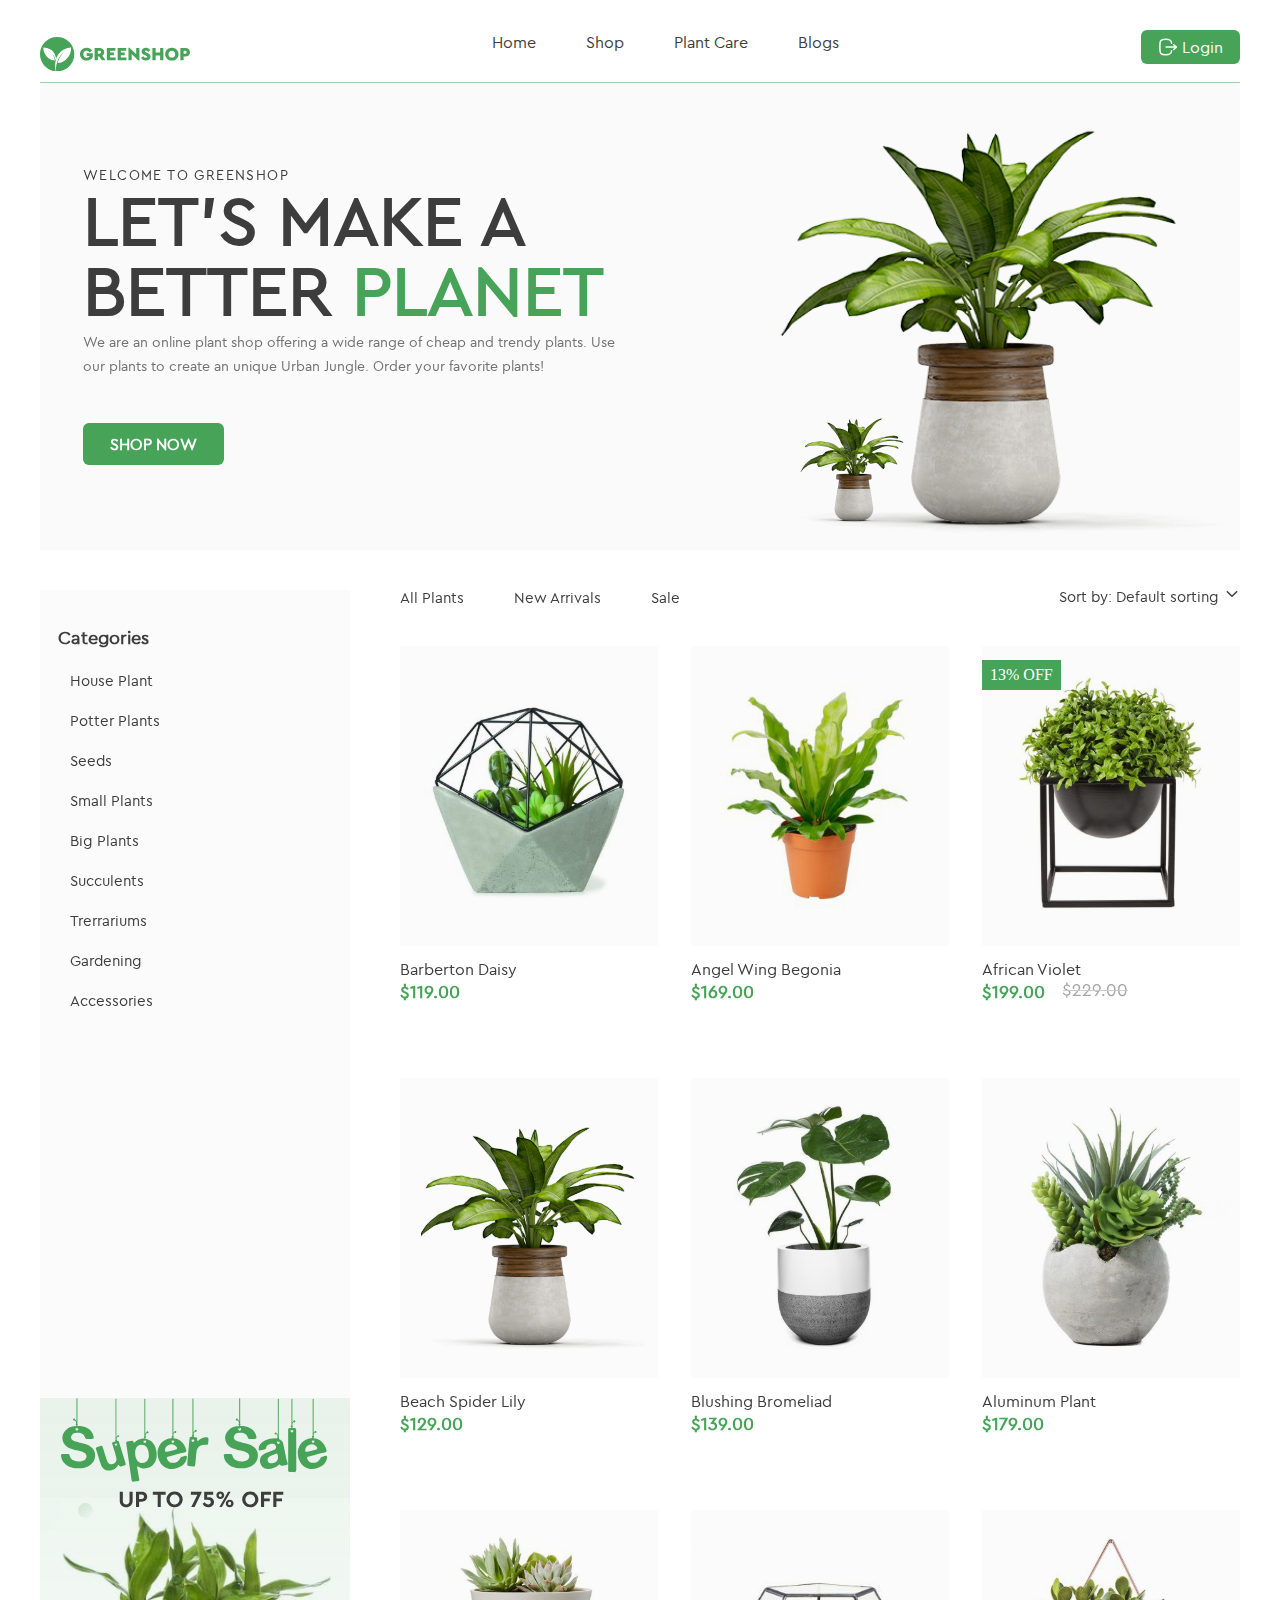
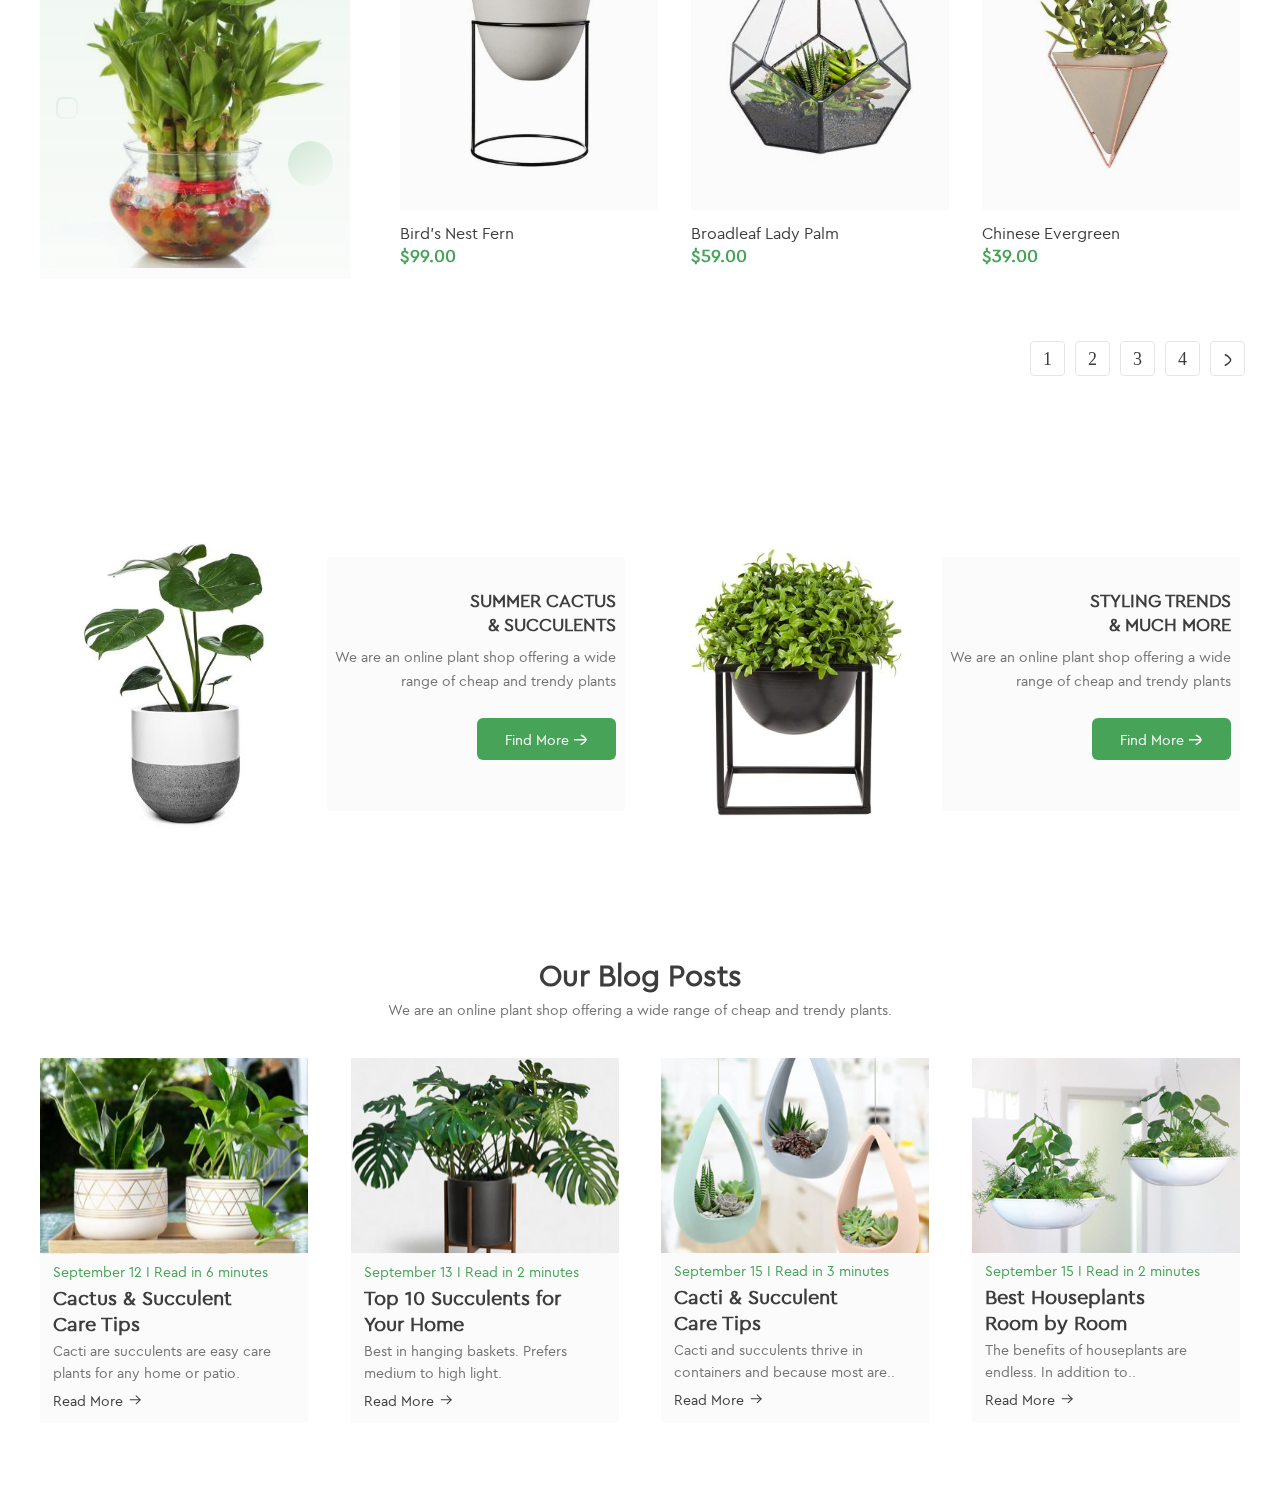
==== commit cc611f7a: "n" ====
--- a/index.html
+++ b/index.html
@@ -56,7 +56,7 @@
             <div class="left_side">
                 <h4>Categories</h4>
                 <ul>
-                    <li><a href="#"> House Plant</a></li>
+                    <li><a href="#">House Plant</a></li>
                     <li><a href="#">Potter Plants</a></li>
                     <li><a href="#">Seeds</a></li>
                     <li><a href="#">Small Plants</a></li>
@@ -83,6 +83,17 @@
                         <a href="#"> <img src="images/item1.svg" alt="cardproduct1"></a>
                         <a href="#" class="Link-item"> Barberton Daisy</a>
                         <p>$119.00</p>
+                        <ul class="icons">
+                            <li>
+                                <img src="images/shopping 1.svg" alt="cash">
+                            </li>
+                            <li> 
+                                <img src="images/heart 1.svg" alt="heart">
+                            </li>
+                            <li>
+                                <img src="images/Frame.svg" alt="search">
+                            </li>
+                            </ul>
                     </article>
 
                     <article>
@@ -91,37 +102,14 @@
                         <p>$169.00</p>
                         <ul class="icons">
                         <li>
-                            <svg width="20" height="20" viewBox="0 0 20 20" fill="none" xmlns="http://www.w3.org/2000/svg">
-                                <g clip-path="url(#clip0_2_1949)">
-                                <path d="M14.294 16.8745H8.24077C5.65655 16.8745 3.55412 14.7721 3.55412 12.1879V7.38405C3.55412 4.98175 2.35676 2.75813 0.351225 1.4358C-0.00894369 1.19834 -0.108379 0.713895 0.129078 0.353726C0.366535 -0.00648163 0.850939 -0.105956 1.21119 0.131579C2.35606 0.886442 3.28487 1.88204 3.94905 3.02832C4.09258 3.18911 5.24995 4.41584 7.14726 4.41584H16.142C18.596 4.36995 20.5168 6.83267 19.8752 9.20138L18.8397 13.3284C18.3159 15.4163 16.4466 16.8745 14.294 16.8745ZM4.91926 5.53677C5.04912 6.1367 5.11634 6.7553 5.11634 7.38405V12.1879C5.11634 13.9107 6.51796 15.3123 8.24077 15.3123H14.294C15.7291 15.3123 16.9752 14.3401 17.3245 12.9482L18.3599 8.82121C18.7412 7.41373 17.5997 5.95084 16.142 5.97806H7.14722C6.28913 5.97806 5.54224 5.79305 4.91926 5.53677ZM7.85021 19.0226C7.85021 18.4833 7.41307 18.0462 6.87383 18.0462C5.57828 18.0978 5.57942 19.9479 6.87383 19.999C7.41307 19.999 7.85021 19.5618 7.85021 19.0226ZM15.6222 19.0226C15.6222 18.4833 15.1851 18.0462 14.6459 18.0462C13.3503 18.0978 13.3514 19.9479 14.6459 19.999C15.1851 19.999 15.6222 19.5618 15.6222 19.0226ZM16.9231 8.32138C16.9231 7.88998 16.5734 7.54027 16.142 7.54027H7.45966C6.42329 7.58152 6.42407 9.0616 7.45966 9.10249H16.142C16.5734 9.10249 16.9231 8.75279 16.9231 8.32138Z" fill="#46A358"/>
-                                </g>
-                                <defs>
-                                <clipPath id="clip0_2_1949">
-                                <rect width="20" height="20" fill="white"/>
-                                </clipPath>
-                                </defs>
-                                </svg>
+                            <img src="images/shopping 1.svg" alt="cash">
                         </li>
-
+                        <li> 
+                            <img src="images/heart 1.svg" alt="heart">
+                        </li>
                         <li>
-                            <svg width="20" height="20" viewBox="0 0 20 20" fill="none" xmlns="http://www.w3.org/2000/svg">
-                            <path d="M10 18.8873C9.71527 18.8873 9.44077 18.7842 9.22684 18.5968C8.41888 17.8903 7.63992 17.2264 6.95267 16.6408L6.94916 16.6377C4.93423 14.9207 3.19427 13.4378 1.98364 11.9771C0.630341 10.3441 0 8.79578 0 7.10434C0 5.46097 0.563507 3.94485 1.58661 2.83508C2.62192 1.71219 4.04251 1.09375 5.58716 1.09375C6.74164 1.09375 7.79892 1.45874 8.72955 2.1785C9.19922 2.54181 9.62494 2.98645 10 3.5051C10.3752 2.98645 10.8008 2.54181 11.2706 2.1785C12.2012 1.45874 13.2585 1.09375 14.413 1.09375C15.9575 1.09375 17.3782 1.71219 18.4135 2.83508C19.4366 3.94485 20 5.46097 20 7.10434C20 8.79578 19.3698 10.3441 18.0165 11.9769C16.8059 13.4378 15.0661 14.9205 13.0515 16.6374C12.363 17.224 11.5828 17.8889 10.773 18.5971C10.5592 18.7842 10.2846 18.8873 10 18.8873ZM5.58716 2.26532C4.37363 2.26532 3.25882 2.74963 2.44781 3.62915C1.62476 4.52194 1.17142 5.75607 1.17142 7.10434C1.17142 8.52692 1.70013 9.79919 2.88559 11.2296C4.03137 12.6122 5.73563 14.0645 7.70889 15.7462L7.71255 15.7492C8.4024 16.3371 9.18442 17.0036 9.99832 17.7153C10.8171 17.0023 11.6003 16.3347 12.2916 15.7458C14.2647 14.0642 15.9688 12.6122 17.1146 11.2296C18.2999 9.79919 18.8286 8.52692 18.8286 7.10434C18.8286 5.75607 18.3752 4.52194 17.5522 3.62915C16.7413 2.74963 15.6264 2.26532 14.413 2.26532C13.524 2.26532 12.7078 2.54791 11.9872 3.10516C11.3449 3.60199 10.8975 4.23004 10.6352 4.66949C10.5003 4.89548 10.2629 5.03036 10 5.03036C9.73709 5.03036 9.49966 4.89548 9.36478 4.66949C9.10263 4.23004 8.65524 3.60199 8.01285 3.10516C7.29218 2.54791 6.47598 2.26532 5.58716 2.26532Z" fill="#3D3D3D"/>
-                            </svg>
+                            <img src="images/Frame.svg" alt="search">
                         </li>
-
-                        <li>
-                            <svg width="20" height="20" viewBox="0 0 20 20" fill="none" xmlns="http://www.w3.org/2000/svg">
-                                <g clip-path="url(#clip0_2_1953)">
-                                <path d="M14.5656 16.0023C10.5704 19.1859 4.98549 18.3049 2.02729 14.6536C-0.827886 11.1285 -0.64932 6.04314 2.44811 2.82458C5.64856 -0.50074 10.6802 -0.944658 14.3277 1.78316C15.6345 2.76027 16.6104 4.00337 17.246 5.50807C17.8853 7.02151 18.0795 8.59614 17.8578 10.2201C17.6368 11.8365 16.9918 13.2769 15.9423 14.6212C16.0272 14.6767 16.1178 14.7167 16.1827 14.7816C17.3365 15.9305 18.4859 17.0836 19.6397 18.2325C19.9132 18.5047 20.0493 18.8218 19.9682 19.204C19.8071 19.9644 18.9018 20.2579 18.3211 19.7359C18.0489 19.4918 17.7985 19.2227 17.54 18.9642C16.5923 18.0171 15.6451 17.0693 14.6973 16.1221C14.658 16.0847 14.6168 16.0497 14.5656 16.0023ZM15.9529 8.98636C15.9629 5.12659 12.8468 2.00605 8.97825 2.00043C5.12035 1.99481 2.00669 5.09037 1.98983 8.94765C1.97297 12.8168 5.08289 15.9461 8.96326 15.9642C12.8055 15.9823 15.9429 12.8499 15.9529 8.98636Z" fill="#3D3D3D"/>
-                                </g>
-                                <defs>
-                                <clipPath id="clip0_2_1953">
-                                <rect width="19.9913" height="20" fill="white"/>
-                                </clipPath>
-                                </defs>
-                                </svg>
-                        </li>
-
                         </ul>
                     </article>
                     <article>
@@ -130,36 +118,113 @@
                         <p>$199.00</p>
                         <div class="sale">13% OFF</div>
                         <div><img class="sale_price" src="images/Frame 3.svg" alt="sale"></div>
+                        <ul class="icons">
+                            <li>
+                                <img src="images/shopping 1.svg" alt="cash">
+                            </li>
+                            <li> 
+                                <img src="images/heart 1.svg" alt="heart">
+                            </li>
+                            <li>
+                                <img src="images/Frame.svg" alt="search">
+                            </li>
+                            </ul>
                     </article>
                     <article>
                         <a href="#"> <img src="images/item.svg" alt="cardproduct4"> </a>
                         <a href="#" class="Link-item"> Beach Spider Lily</a>
                         <p>$129.00</p>
+                        <ul class="icons">
+                            <li>
+                                <img src="images/shopping 1.svg" alt="cash">
+                            </li>
+                            <li> 
+                                <img src="images/heart 1.svg" alt="heart">
+                            </li>
+                            <li>
+                                <img src="images/Frame.svg" alt="search">
+                            </li>
+                            </ul>
                     </article>
                     <article>
                         <a href="#"> <img src="images/item5.svg" alt="cardproduct5"> </a>
                         <a href="#" class="Link-item"> Blushing Bromeliad</a>
                         <p>$139.00</p>
+                        <ul class="icons">
+                            <li>
+                                <img src="images/shopping 1.svg" alt="cash">
+                            </li>
+                            <li> 
+                                <img src="images/heart 1.svg" alt="heart">
+                            </li>
+                            <li>
+                                <img src="images/Frame.svg" alt="search">
+                            </li>
+                            </ul>
                     </article>
                     <article>
                         <a href="#"> <img src="images/item6.svg" alt="cardproduct6"> </a>
                         <a href="#" class="Link-item"> Aluminum Plant</a>
                         <p>$179.00</p>
+                        <ul class="icons">
+                            <li>
+                                <img src="images/shopping 1.svg" alt="cash">
+                            </li>
+                            <li> 
+                                <img src="images/heart 1.svg" alt="heart">
+                            </li>
+                            <li>
+                                <img src="images/Frame.svg" alt="search">
+                            </li>
+                            </ul>
                     </article>
                     <article>
                         <a href="#"> <img src="images/item7.svg" alt="cardproduct7"> </a>
                         <a href="#" class="Link-item"> Bird's Nest Fern</a>
                         <p>$99.00</p>
+                        <ul class="icons">
+                            <li>
+                                <img src="images/shopping 1.svg" alt="cash">
+                            </li>
+                            <li> 
+                                <img src="images/heart 1.svg" alt="heart">
+                            </li>
+                            <li>
+                                <img src="images/Frame.svg" alt="search">
+                            </li>
+                            </ul>
                     </article>
                     <article>
                         <a href="#"> <img src="images/item8.svg" alt="cardproduct8"> </a>
                         <a href="#" class="Link-item"> Broadleaf Lady Palm</a>
                         <p>$59.00</p>
+                        <ul class="icons">
+                            <li>
+                                <img src="images/shopping 1.svg" alt="cash">
+                            </li>
+                            <li> 
+                                <img src="images/heart 1.svg" alt="heart">
+                            </li>
+                            <li>
+                                <img src="images/Frame.svg" alt="search">
+                            </li>
+                            </ul>
                     </article>
                     <article>
                         <a href="#"> <img src="images/item9.svg" alt="cardproduct9"> </a>
                         <a href="#" class="Link-item"> Chinese Evergreen</a>
                         <p>$39.00</p>
+                        <ul class="icons">
+                            <li>
+                                <img src="images/shopping 1.svg" alt="cash">
+                            </li>
+                            <li> 
+                                <img src="images/heart 1.svg" alt="heart">
+                            </li>
+                            <li>
+                                <img src="images/Frame.svg" alt="search">
+                            </li>
+                            </ul>
                     </article>
 
                     <div class="numbers_list">
--- a/css/styles.css
+++ b/css/styles.css
@@ -69,6 +69,10 @@
 
 header{
     padding-top: 30px;
+    position: fixed;
+    width: 100%;
+    z-index: 1;
+    background-color: #fff;
 }
 
 .container{
@@ -148,7 +152,7 @@
 main .banner .container{
     display: flex;
     background: linear-gradient(135deg, rgba(245, 245, 245, 0.5) 0%, rgba(245, 245, 245, 0.5) 100%);
-
+    padding-top: 100px;
 }
 
 main .banner article{
@@ -327,9 +331,16 @@
 }
 
 .main_product_items article {
-    max-width: 250px;
+    max-width: 258px;
     border-top: solid 1px transparent;
     transition: 0.2s;
+    position: relative;
+    transition: 0.2s;
+    justify-content: space-between;
+}
+.main_product_items article:hover{
+    border-top: solid 1px #46a358; 
+    width: 100%;
 }
 
 .main_product_items article .Link-item{
@@ -342,14 +353,6 @@
     color: #3d3d3d;
     mix-blend-mode: multiply;
    
-}
-
-.main_product_items article:hover{
-    border-top: solid 1px  #46a358; 
-}
-
-.main_product_items article{
-    position: relative;
 }
 
 .main_product_items article .sale{
@@ -370,11 +373,21 @@
 }
 .main_product_items article .icons{
     display: flex;
-   
+    left:72px;
     gap: 27px;
     position: absolute;
     top: 266px;
-    left: 73px;
+    opacity: 0%;
+    
+}
+.main_product_items article:hover .icons{
+    display: flex;
+    gap: 27px;
+    position: absolute;
+    top: 266px;
+    opacity: 100%;
+    justify-self: center;
+    
 }
 
 .main_product_items article p{
@@ -505,6 +518,7 @@
     background-image: url(../images/Arrow_Right.svg);
     margin-left: 2px;
 }
+
 .blog_posts{
     padding-bottom: 68px;
 }
